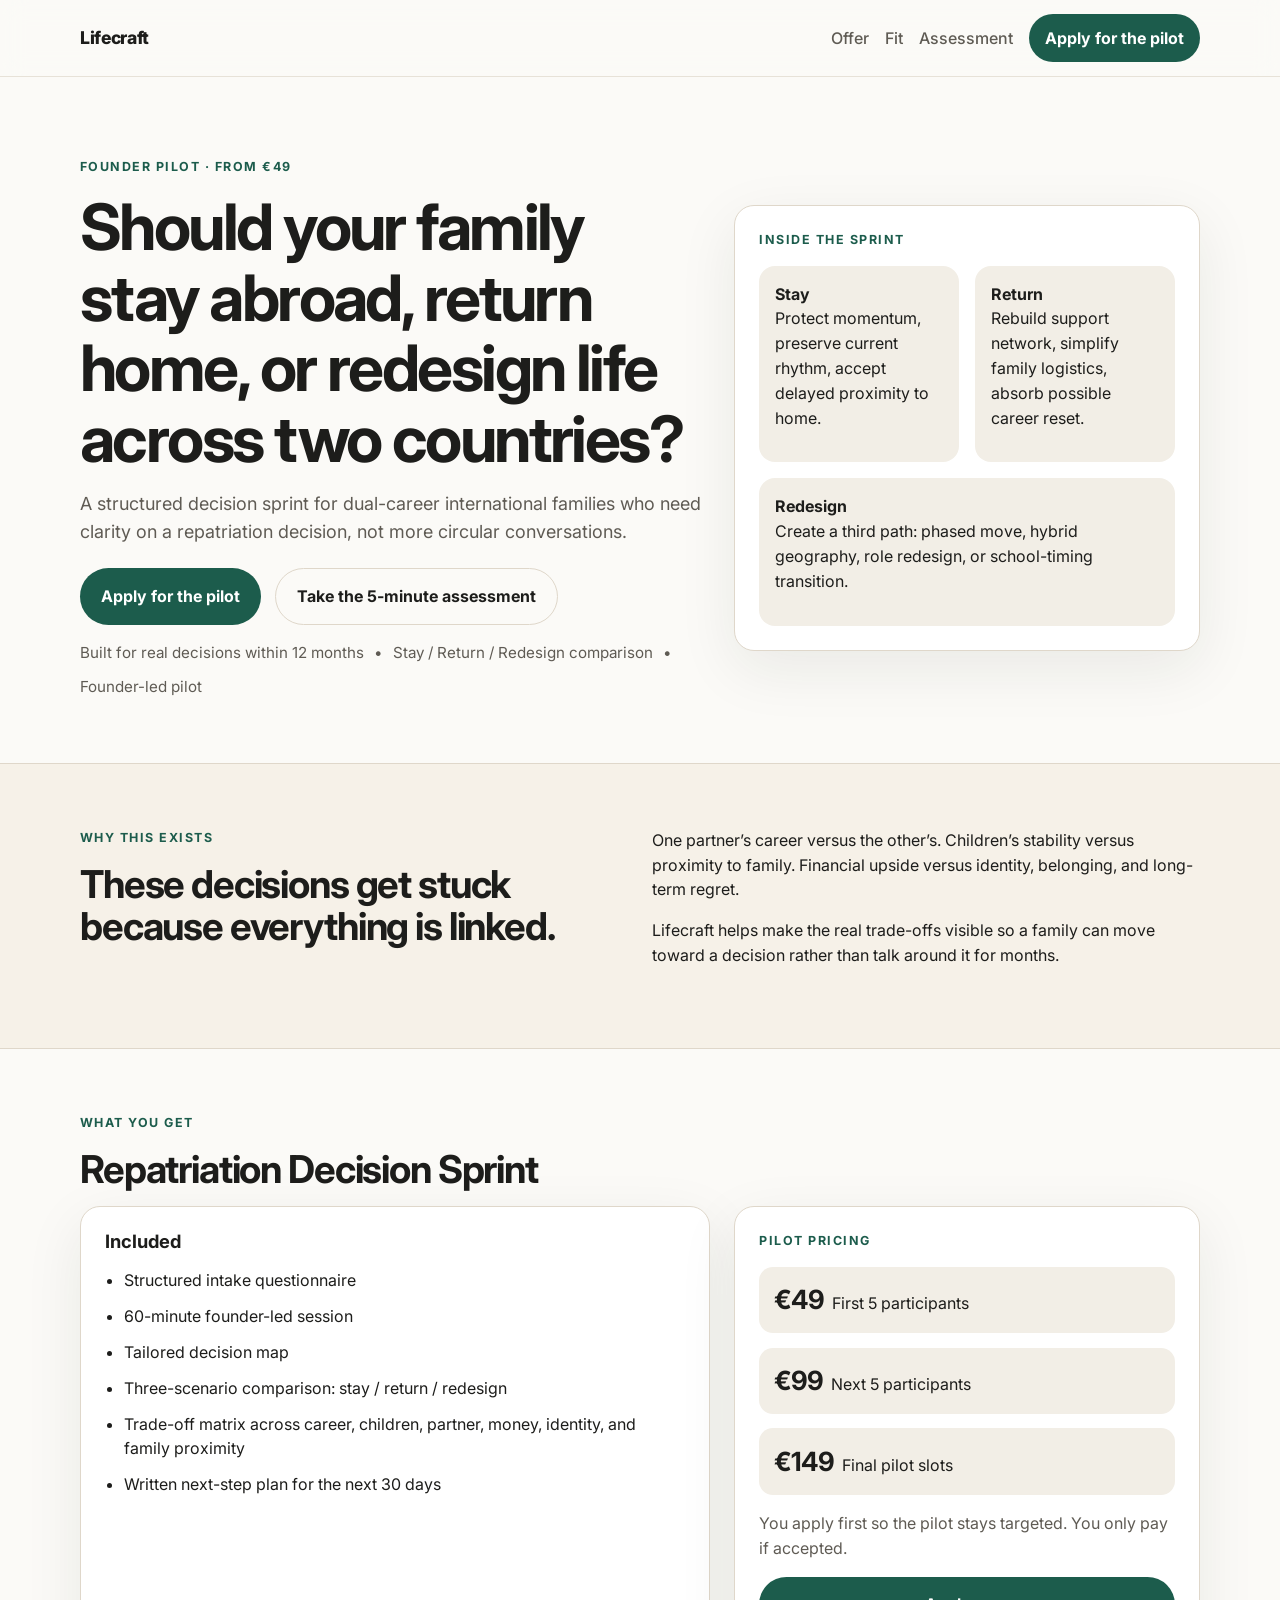
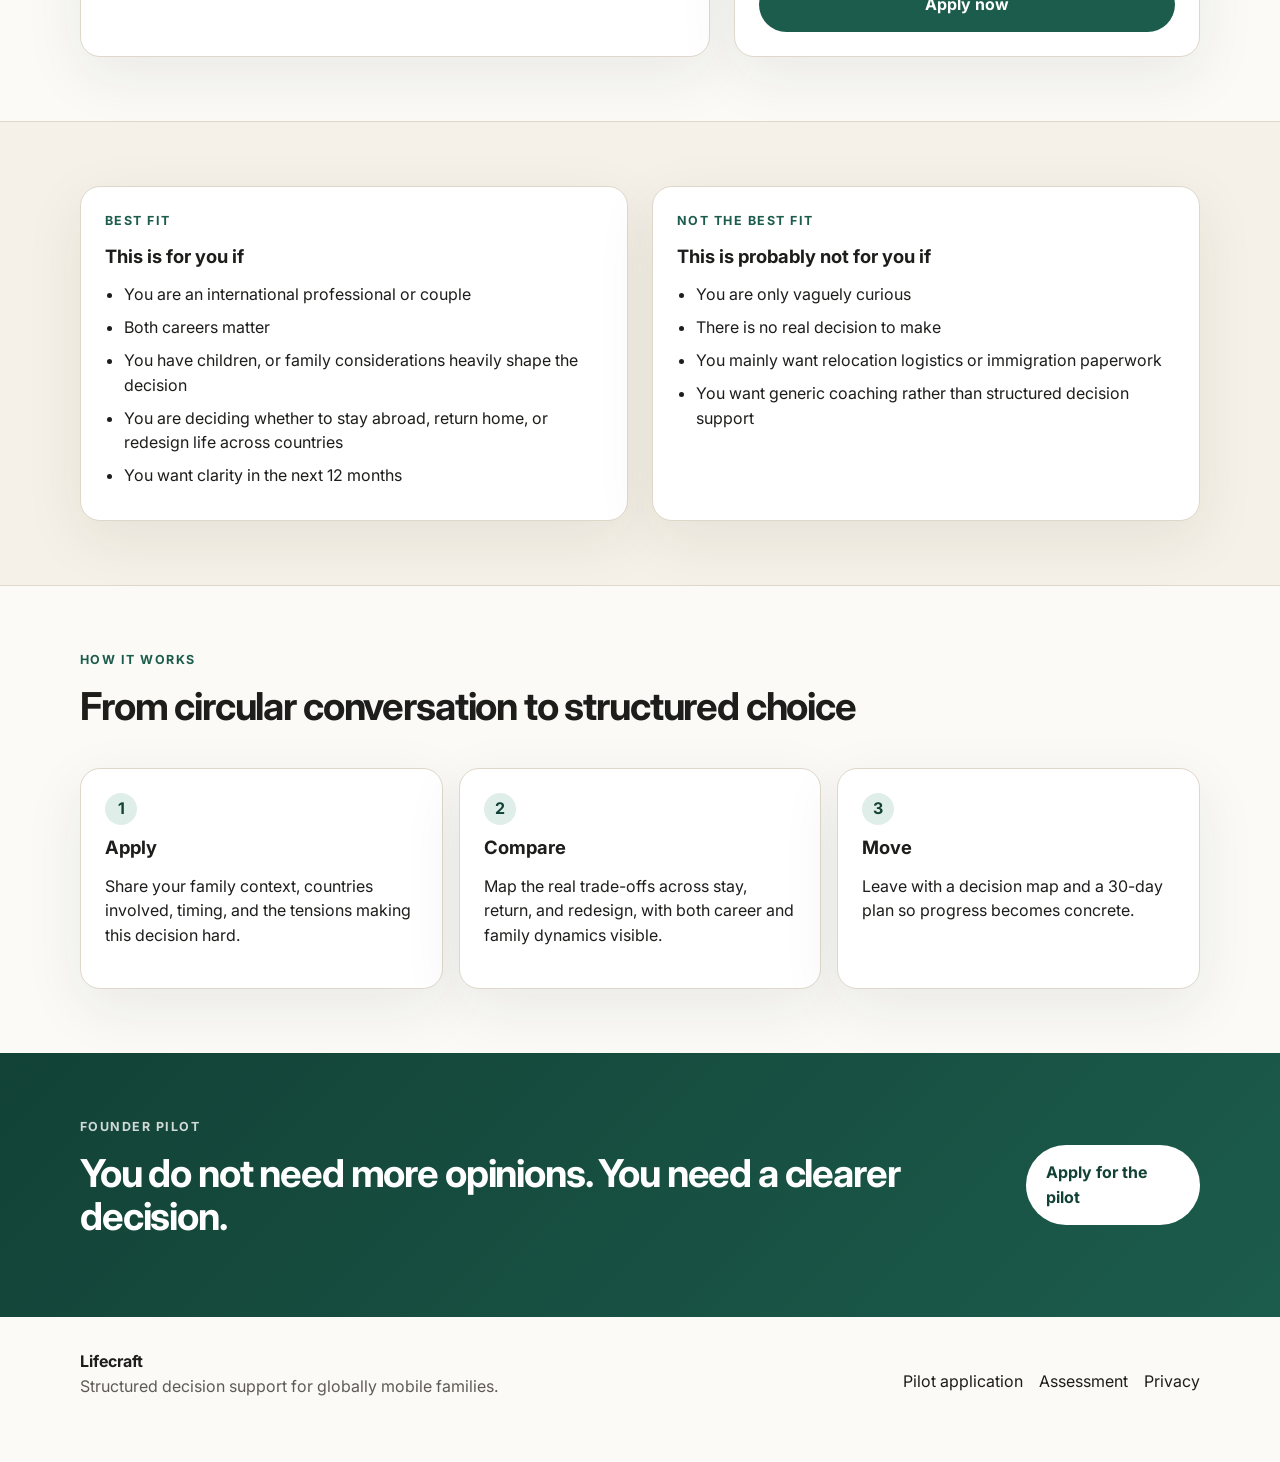
==== index.html @ a2c9adcd "Add files via upload" ====
<!DOCTYPE html>
<html lang="en">
<head>
  <meta charset="UTF-8" />
  <meta name="viewport" content="width=device-width, initial-scale=1.0" />
  <title>Lifecraft | Repatriation Decision Sprint</title>
  <meta name="description" content="A structured decision sprint for dual-career international families deciding whether to stay abroad, return home, or redesign life across countries." />
  <link rel="preconnect" href="https://fonts.googleapis.com">
  <link rel="preconnect" href="https://fonts.gstatic.com" crossorigin>
  <link href="https://fonts.googleapis.com/css2?family=Inter:wght@400;500;600;700;800&display=swap" rel="stylesheet">
  <link rel="stylesheet" href="styles.css" />
</head>
<body>
  <header class="site-header">
    <div class="container nav">
      <a class="brand" href="index.html">Lifecraft</a>
      <nav class="nav-links" aria-label="Primary">
        <a class="nav-link" href="#offer">Offer</a>
        <a class="nav-link" href="#fit">Fit</a>
        <a class="nav-link" href="assessment.html">Assessment</a>
        <a class="btn btn-small" href="apply.html">Apply for the pilot</a>
      </nav>
    </div>
  </header>

  <main>
    <section class="hero">
      <div class="container hero-grid">
        <div>
          <p class="eyebrow">Founder pilot · from €49</p>
          <h1>Should your family stay abroad, return home, or redesign life across two countries?</h1>
          <p class="hero-copy">A structured decision sprint for dual-career international families who need clarity on a repatriation decision, not more circular conversations.</p>
          <div class="cta-row">
            <a class="btn" href="apply.html">Apply for the pilot</a>
            <a class="btn btn-secondary" href="assessment.html">Take the 5-minute assessment</a>
          </div>
          <div class="micro-proof">
            <span>Built for real decisions within 12 months</span>
            <span>•</span>
            <span>Stay / Return / Redesign comparison</span>
            <span>•</span>
            <span>Founder-led pilot</span>
          </div>
        </div>
        <aside class="card hero-card">
          <p class="mini-label">Inside the sprint</p>
          <div class="decision-grid">
            <div class="decision-box">
              <strong>Stay</strong>
              <p>Protect momentum, preserve current rhythm, accept delayed proximity to home.</p>
            </div>
            <div class="decision-box">
              <strong>Return</strong>
              <p>Rebuild support network, simplify family logistics, absorb possible career reset.</p>
            </div>
            <div class="decision-box decision-box-wide">
              <strong>Redesign</strong>
              <p>Create a third path: phased move, hybrid geography, role redesign, or school-timing transition.</p>
            </div>
          </div>
        </aside>
      </div>
    </section>

    <section class="section muted">
      <div class="container two-col">
        <div>
          <p class="section-label">Why this exists</p>
          <h2>These decisions get stuck because everything is linked.</h2>
        </div>
        <div>
          <p>One partner’s career versus the other’s. Children’s stability versus proximity to family. Financial upside versus identity, belonging, and long-term regret.</p>
          <p>Lifecraft helps make the real trade-offs visible so a family can move toward a decision rather than talk around it for months.</p>
        </div>
      </div>
    </section>

    <section class="section" id="offer">
      <div class="container">
        <p class="section-label">What you get</p>
        <h2>Repatriation Decision Sprint</h2>
        <div class="offer-grid">
          <div class="card offer-card">
            <h3>Included</h3>
            <ul class="feature-list">
              <li>Structured intake questionnaire</li>
              <li>60-minute founder-led session</li>
              <li>Tailored decision map</li>
              <li>Three-scenario comparison: stay / return / redesign</li>
              <li>Trade-off matrix across career, children, partner, money, identity, and family proximity</li>
              <li>Written next-step plan for the next 30 days</li>
            </ul>
          </div>
          <div class="card price-card">
            <p class="price-eyebrow">Pilot pricing</p>
            <div class="price-stack">
              <div><strong>€49</strong><span> First 5 participants</span></div>
              <div><strong>€99</strong><span> Next 5 participants</span></div>
              <div><strong>€149</strong><span> Final pilot slots</span></div>
            </div>
            <p class="small">You apply first so the pilot stays targeted. You only pay if accepted.</p>
            <a class="btn full-width" href="apply.html">Apply now</a>
          </div>
        </div>
      </div>
    </section>

    <section class="section muted" id="fit">
      <div class="container fit-grid">
        <div class="card fit-card">
          <p class="section-label">Best fit</p>
          <h3>This is for you if</h3>
          <ul class="feature-list compact">
            <li>You are an international professional or couple</li>
            <li>Both careers matter</li>
            <li>You have children, or family considerations heavily shape the decision</li>
            <li>You are deciding whether to stay abroad, return home, or redesign life across countries</li>
            <li>You want clarity in the next 12 months</li>
          </ul>
        </div>
        <div class="card fit-card">
          <p class="section-label">Not the best fit</p>
          <h3>This is probably not for you if</h3>
          <ul class="feature-list compact">
            <li>You are only vaguely curious</li>
            <li>There is no real decision to make</li>
            <li>You mainly want relocation logistics or immigration paperwork</li>
            <li>You want generic coaching rather than structured decision support</li>
          </ul>
        </div>
      </div>
    </section>

    <section class="section">
      <div class="container process-grid">
        <div>
          <p class="section-label">How it works</p>
          <h2>From circular conversation to structured choice</h2>
        </div>
        <div class="process-cards">
          <article class="card process-card">
            <span class="step">1</span>
            <h3>Apply</h3>
            <p>Share your family context, countries involved, timing, and the tensions making this decision hard.</p>
          </article>
          <article class="card process-card">
            <span class="step">2</span>
            <h3>Compare</h3>
            <p>Map the real trade-offs across stay, return, and redesign, with both career and family dynamics visible.</p>
          </article>
          <article class="card process-card">
            <span class="step">3</span>
            <h3>Move</h3>
            <p>Leave with a decision map and a 30-day plan so progress becomes concrete.</p>
          </article>
        </div>
      </div>
    </section>

    <section class="section cta-band">
      <div class="container cta-band-inner">
        <div>
          <p class="section-label light">Founder pilot</p>
          <h2>You do not need more opinions. You need a clearer decision.</h2>
        </div>
        <a class="btn btn-light" href="apply.html">Apply for the pilot</a>
      </div>
    </section>
  </main>

  <footer class="site-footer">
    <div class="container footer-grid">
      <div>
        <strong>Lifecraft</strong>
        <p class="footer-copy">Structured decision support for globally mobile families.</p>
      </div>
      <div class="footer-links">
        <a href="apply.html">Pilot application</a>
        <a href="assessment.html">Assessment</a>
        <a href="privacy.html">Privacy</a>
      </div>
    </div>
  </footer>
</body>
</html>
---- styles.css ----
:root {
  --bg: #fbfaf7;
  --surface: #ffffff;
  --surface-alt: #f2eee6;
  --text: #1d1d1b;
  --muted: #5f5b54;
  --line: #dfd7ca;
  --brand: #1c5c4c;
  --brand-dark: #124236;
  --brand-soft: #e0eee9;
  --shadow: 0 18px 60px rgba(27, 38, 30, 0.08);
  --radius: 20px;
}

* { box-sizing: border-box; }
html { scroll-behavior: smooth; }
body {
  margin: 0;
  font-family: Inter, system-ui, sans-serif;
  background: var(--bg);
  color: var(--text);
  line-height: 1.55;
}

a { color: inherit; text-decoration: none; }
p { margin: 0 0 1rem; }
h1, h2, h3 { line-height: 1.1; margin: 0 0 1rem; }
h1 { font-size: clamp(2.4rem, 5vw, 4.4rem); letter-spacing: -0.04em; }
h2 { font-size: clamp(1.8rem, 3vw, 2.8rem); letter-spacing: -0.03em; }
h3 { font-size: 1.15rem; }
ul, ol { margin: 0; padding-left: 1.2rem; }

.container {
  width: min(1120px, calc(100% - 2rem));
  margin: 0 auto;
}

.site-header {
  position: sticky;
  top: 0;
  z-index: 20;
  backdrop-filter: blur(12px);
  background: rgba(251, 250, 247, 0.82);
  border-bottom: 1px solid rgba(223, 215, 202, 0.7);
}

.slim-header { position: static; }

.nav {
  min-height: 76px;
  display: flex;
  justify-content: space-between;
  align-items: center;
  gap: 1rem;
}

.nav-links {
  display: flex;
  align-items: center;
  gap: 1rem;
  flex-wrap: wrap;
}

.brand {
  font-weight: 800;
  font-size: 1.1rem;
  letter-spacing: -0.02em;
}

.nav-link {
  color: var(--muted);
  font-weight: 500;
}

.hero {
  padding: 5rem 0 4rem;
}

.hero-grid,
.two-col,
.offer-grid,
.fit-grid,
.form-layout,
.footer-grid,
.result-grid {
  display: grid;
  gap: 1.5rem;
}

.hero-grid { grid-template-columns: 1.15fr 0.85fr; align-items: center; }
.two-col { grid-template-columns: 1fr 1fr; }
.offer-grid { grid-template-columns: 1.15fr 0.85fr; }
.fit-grid { grid-template-columns: 1fr 1fr; }
.form-layout { grid-template-columns: 0.85fr 1.15fr; align-items: start; }
.footer-grid { grid-template-columns: 1fr auto; align-items: center; }
.result-grid { grid-template-columns: 1fr 1fr; }
.result-grid.single { grid-template-columns: 1fr; }

.eyebrow,
.section-label,
.price-eyebrow,
.mini-label {
  text-transform: uppercase;
  letter-spacing: 0.12em;
  font-size: 0.78rem;
  font-weight: 700;
  color: var(--brand);
}

.hero-copy,
.lead {
  font-size: 1.125rem;
  color: var(--muted);
  max-width: 720px;
}

.cta-row,
.actions {
  display: flex;
  gap: 0.9rem;
  flex-wrap: wrap;
  margin: 1.4rem 0 1rem;
}

.micro-proof {
  display: flex;
  flex-wrap: wrap;
  gap: 0.65rem;
  color: var(--muted);
  font-size: 0.95rem;
}

.card {
  background: var(--surface);
  border: 1px solid var(--line);
  border-radius: var(--radius);
  box-shadow: var(--shadow);
}

.hero-card,
.offer-card,
.price-card,
.fit-card,
.process-card,
.sidebar-note,
.form-card,
.result-card,
.legal-card,
.assessment-card,
.result-box {
  padding: 1.5rem;
}

.decision-grid {
  display: grid;
  gap: 1rem;
  grid-template-columns: 1fr 1fr;
}

.decision-box {
  background: var(--surface-alt);
  border-radius: 16px;
  padding: 1rem;
}

.decision-box-wide { grid-column: 1 / -1; }

.section {
  padding: 4rem 0;
}

.muted {
  background: #f6f1e8;
  border-top: 1px solid var(--line);
  border-bottom: 1px solid var(--line);
}

.feature-list li,
.number-list li {
  margin-bottom: 0.7rem;
}

.compact li { margin-bottom: 0.5rem; }

.price-stack {
  display: grid;
  gap: 0.9rem;
  margin: 1rem 0;
}

.price-stack div {
  display: flex;
  align-items: baseline;
  gap: 0.5rem;
  padding: 0.8rem 0.9rem;
  border-radius: 14px;
  background: var(--surface-alt);
}

.price-stack strong {
  font-size: 1.65rem;
  letter-spacing: -0.03em;
}

.process-grid {
  display: grid;
  gap: 1.5rem;
}

.process-cards {
  display: grid;
  gap: 1rem;
  grid-template-columns: repeat(3, 1fr);
}

.step {
  width: 2rem;
  height: 2rem;
  display: inline-grid;
  place-items: center;
  border-radius: 999px;
  background: var(--brand-soft);
  color: var(--brand-dark);
  font-weight: 700;
  margin-bottom: 0.8rem;
}

.cta-band {
  background: linear-gradient(135deg, var(--brand-dark), var(--brand));
  color: #fff;
}

.cta-band-inner {
  display: flex;
  align-items: center;
  justify-content: space-between;
  gap: 1rem;
}

.light { color: rgba(255, 255, 255, 0.8); }

.footer-row,
.footer-links {
  display: flex;
  gap: 1rem;
  flex-wrap: wrap;
}

.site-footer {
  padding: 2rem 0 3rem;
}

.footer-copy,
.small,
.help-text {
  color: var(--muted);
}

.btn {
  appearance: none;
  border: 0;
  border-radius: 999px;
  background: var(--brand);
  color: #fff;
  padding: 0.95rem 1.3rem;
  font-weight: 700;
  cursor: pointer;
  transition: transform 0.18s ease, background 0.18s ease;
  display: inline-flex;
  justify-content: center;
  align-items: center;
}

.btn:hover { transform: translateY(-1px); background: var(--brand-dark); }
.btn-secondary {
  background: transparent;
  color: var(--text);
  border: 1px solid var(--line);
}
.btn-secondary:hover { background: #f2eee6; }
.btn-light { background: #fff; color: var(--brand-dark); }
.btn-small { padding: 0.7rem 1rem; }
.full-width { width: 100%; }

label,
legend {
  display: block;
  margin-bottom: 0.45rem;
  font-weight: 600;
}

input,
select,
textarea {
  width: 100%;
  font: inherit;
  padding: 0.9rem 1rem;
  border-radius: 14px;
  border: 1px solid var(--line);
  background: #fff;
  color: var(--text);
}

textarea { resize: vertical; }
fieldset {
  margin: 0;
  padding: 0;
  border: 0;
}

.form-card form,
.question-block {
  display: grid;
  gap: 1rem;
}

.form-grid {
  display: grid;
  grid-template-columns: 1fr 1fr;
  gap: 1rem;
}

.checkbox-grid {
  display: grid;
  grid-template-columns: 1fr 1fr;
  gap: 0.8rem;
}

.checkbox-grid label {
  display: flex;
  align-items: flex-start;
  gap: 0.6rem;
  font-weight: 500;
  padding: 0.9rem 1rem;
  border-radius: 14px;
  border: 1px solid var(--line);
  background: #fff;
}

.checkbox-grid input {
  width: auto;
  margin-top: 0.1rem;
}

.range-value {
  color: var(--muted);
  font-size: 0.95rem;
}

.hidden-field {
  position: absolute;
  left: -9999px;
}

.result-shell {
  min-height: 100vh;
  display: grid;
  place-items: center;
  padding: 2rem 0;
}

.result-card {
  width: min(860px, calc(100% - 2rem));
}

.tag {
  display: inline-flex;
  background: var(--surface-alt);
  border-radius: 999px;
  padding: 0.45rem 0.8rem;
  margin: 0 0.45rem 0.45rem 0;
  color: var(--muted);
  font-size: 0.92rem;
}

.narrow-shell {
  width: min(760px, 100%);
}

@media (max-width: 900px) {
  .hero-grid,
  .two-col,
  .offer-grid,
  .fit-grid,
  .form-layout,
  .footer-grid,
  .result-grid,
  .process-cards,
  .form-grid,
  .checkbox-grid {
    grid-template-columns: 1fr;
  }

  .cta-band-inner,
  .footer-grid {
    align-items: flex-start;
  }

  .nav {
    padding: 0.8rem 0;
    align-items: flex-start;
  }
}
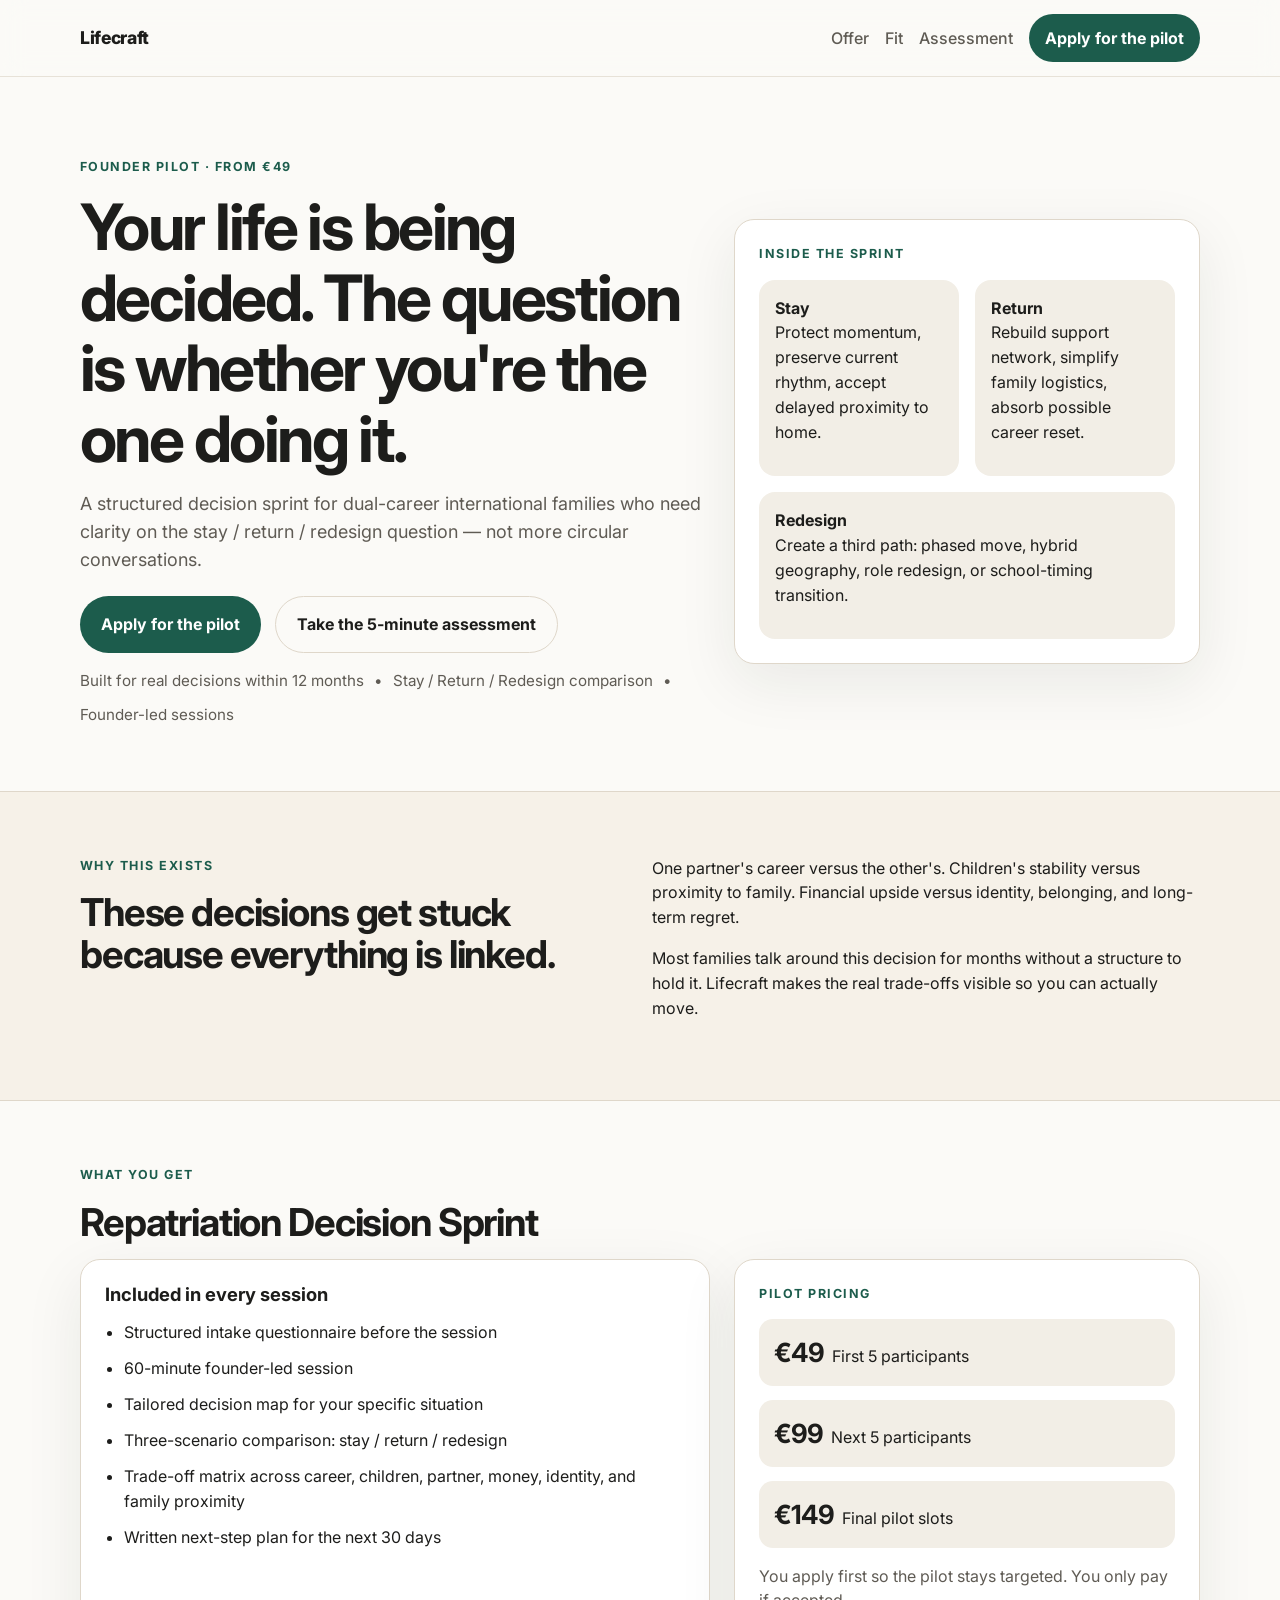
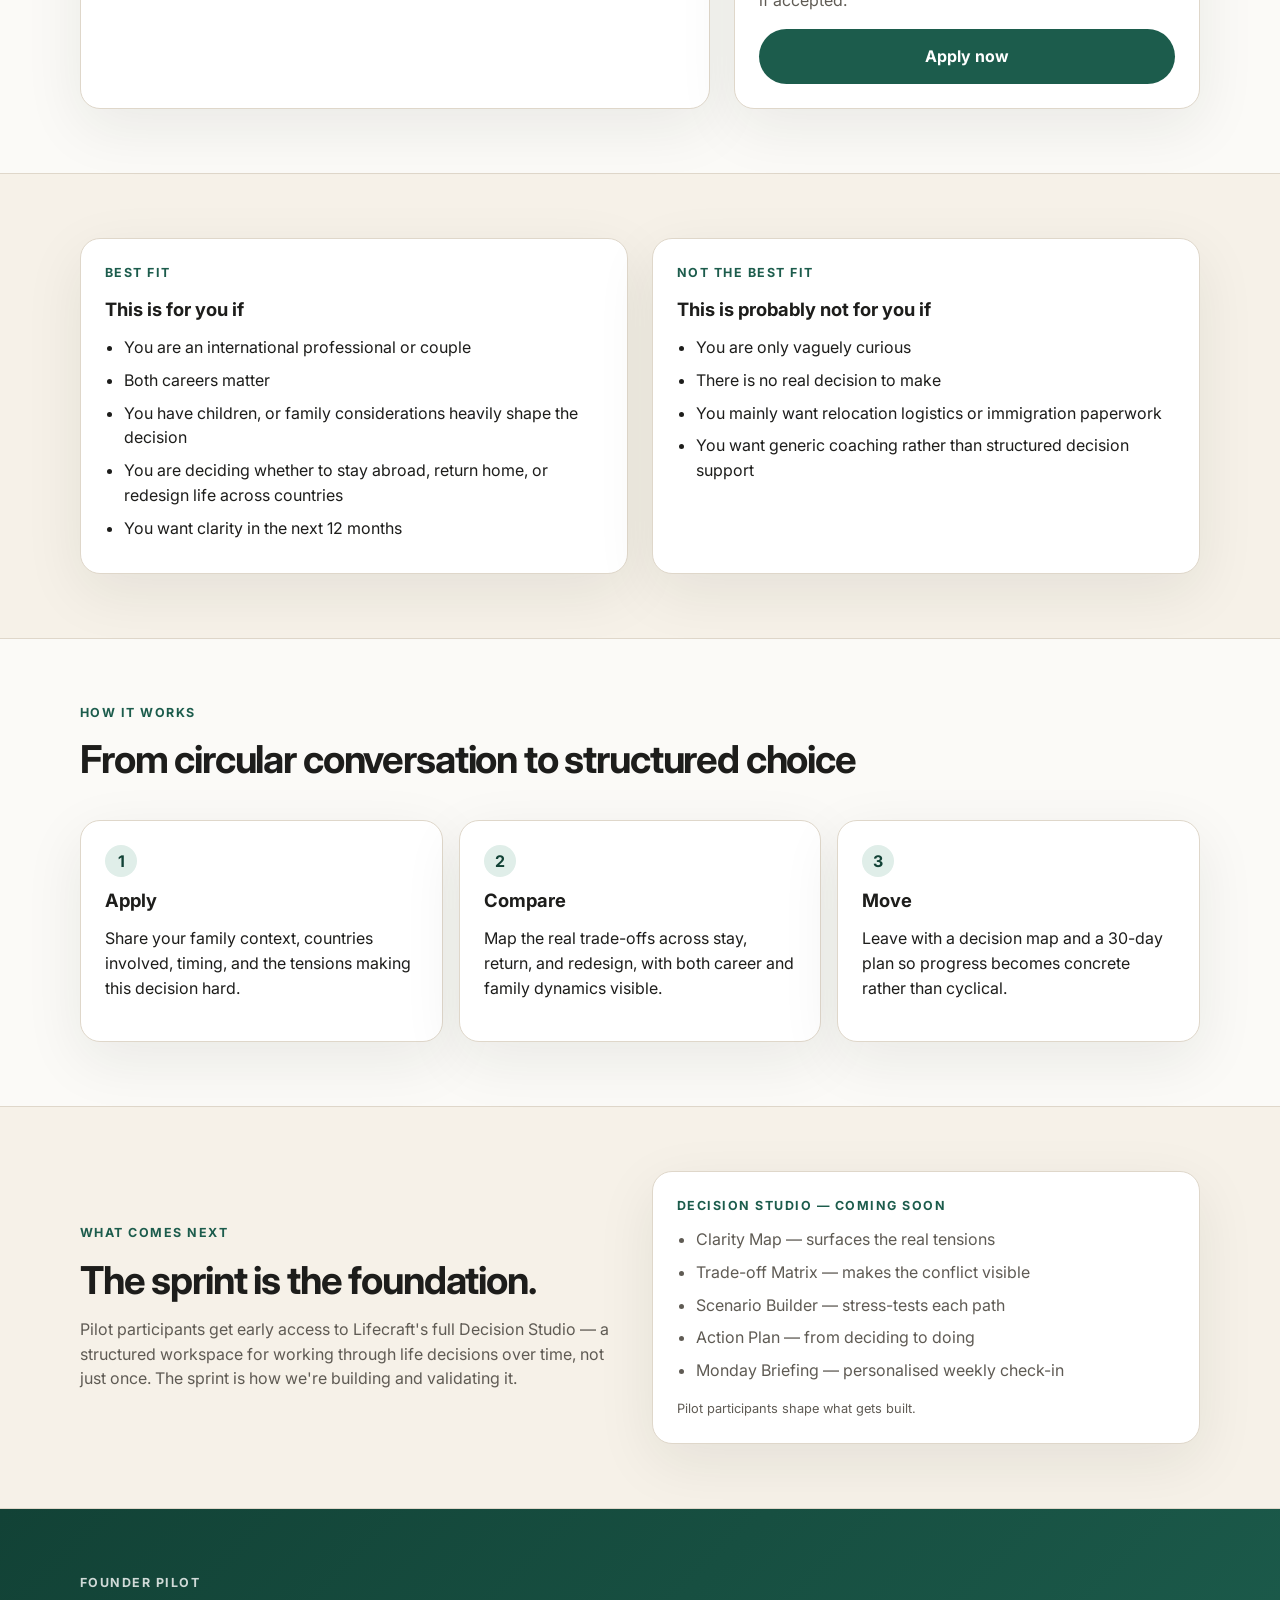
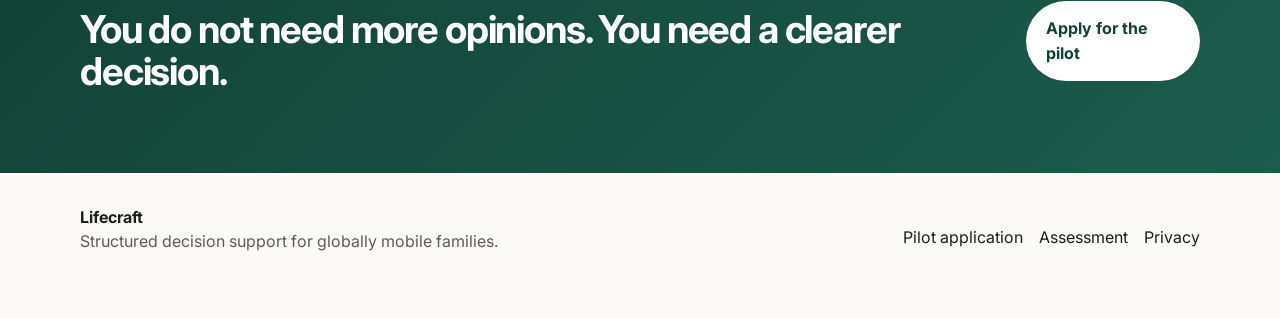
==== commit 71b22a16: "Add files via upload" ====
--- a/index.html
+++ b/index.html
@@ -24,12 +24,13 @@
   </header>
 
   <main>
+    <!-- HERO -->
     <section class="hero">
       <div class="container hero-grid">
         <div>
           <p class="eyebrow">Founder pilot · from €49</p>
-          <h1>Should your family stay abroad, return home, or redesign life across two countries?</h1>
-          <p class="hero-copy">A structured decision sprint for dual-career international families who need clarity on a repatriation decision, not more circular conversations.</p>
+          <h1>Your life is being decided. The question is whether you're the one doing it.</h1>
+          <p class="hero-copy">A structured decision sprint for dual-career international families who need clarity on the stay / return / redesign question — not more circular conversations.</p>
           <div class="cta-row">
             <a class="btn" href="apply.html">Apply for the pilot</a>
             <a class="btn btn-secondary" href="assessment.html">Take the 5-minute assessment</a>
@@ -39,7 +40,7 @@
             <span>•</span>
             <span>Stay / Return / Redesign comparison</span>
             <span>•</span>
-            <span>Founder-led pilot</span>
+            <span>Founder-led sessions</span>
           </div>
         </div>
         <aside class="card hero-card">
@@ -62,6 +63,7 @@
       </div>
     </section>
 
+    <!-- WHY -->
     <section class="section muted">
       <div class="container two-col">
         <div>
@@ -69,23 +71,24 @@
           <h2>These decisions get stuck because everything is linked.</h2>
         </div>
         <div>
-          <p>One partner’s career versus the other’s. Children’s stability versus proximity to family. Financial upside versus identity, belonging, and long-term regret.</p>
-          <p>Lifecraft helps make the real trade-offs visible so a family can move toward a decision rather than talk around it for months.</p>
-        </div>
-      </div>
-    </section>
-
+          <p>One partner's career versus the other's. Children's stability versus proximity to family. Financial upside versus identity, belonging, and long-term regret.</p>
+          <p>Most families talk around this decision for months without a structure to hold it. Lifecraft makes the real trade-offs visible so you can actually move.</p>
+        </div>
+      </div>
+    </section>
+
+    <!-- OFFER -->
     <section class="section" id="offer">
       <div class="container">
         <p class="section-label">What you get</p>
         <h2>Repatriation Decision Sprint</h2>
         <div class="offer-grid">
           <div class="card offer-card">
-            <h3>Included</h3>
+            <h3>Included in every session</h3>
             <ul class="feature-list">
-              <li>Structured intake questionnaire</li>
+              <li>Structured intake questionnaire before the session</li>
               <li>60-minute founder-led session</li>
-              <li>Tailored decision map</li>
+              <li>Tailored decision map for your specific situation</li>
               <li>Three-scenario comparison: stay / return / redesign</li>
               <li>Trade-off matrix across career, children, partner, money, identity, and family proximity</li>
               <li>Written next-step plan for the next 30 days</li>
@@ -94,9 +97,9 @@
           <div class="card price-card">
             <p class="price-eyebrow">Pilot pricing</p>
             <div class="price-stack">
-              <div><strong>€49</strong><span> First 5 participants</span></div>
-              <div><strong>€99</strong><span> Next 5 participants</span></div>
-              <div><strong>€149</strong><span> Final pilot slots</span></div>
+              <div><strong>€49</strong><span>First 5 participants</span></div>
+              <div><strong>€99</strong><span>Next 5 participants</span></div>
+              <div><strong>€149</strong><span>Final pilot slots</span></div>
             </div>
             <p class="small">You apply first so the pilot stays targeted. You only pay if accepted.</p>
             <a class="btn full-width" href="apply.html">Apply now</a>
@@ -105,6 +108,7 @@
       </div>
     </section>
 
+    <!-- FIT -->
     <section class="section muted" id="fit">
       <div class="container fit-grid">
         <div class="card fit-card">
@@ -131,6 +135,7 @@
       </div>
     </section>
 
+    <!-- PROCESS -->
     <section class="section">
       <div class="container process-grid">
         <div>
@@ -151,12 +156,35 @@
           <article class="card process-card">
             <span class="step">3</span>
             <h3>Move</h3>
-            <p>Leave with a decision map and a 30-day plan so progress becomes concrete.</p>
+            <p>Leave with a decision map and a 30-day plan so progress becomes concrete rather than cyclical.</p>
           </article>
         </div>
       </div>
     </section>
 
+    <!-- PRODUCT BRIDGE -->
+    <section class="section muted">
+      <div class="container two-col" style="align-items:center">
+        <div>
+          <p class="section-label">What comes next</p>
+          <h2>The sprint is the foundation.</h2>
+          <p style="color:var(--muted);margin-bottom:0">Pilot participants get early access to Lifecraft's full Decision Studio — a structured workspace for working through life decisions over time, not just once. The sprint is how we're building and validating it.</p>
+        </div>
+        <div class="card" style="padding:1.5rem">
+          <p class="mini-label" style="margin-bottom:.75rem">Decision Studio — coming soon</p>
+          <ul class="feature-list compact" style="color:var(--muted)">
+            <li>Clarity Map — surfaces the real tensions</li>
+            <li>Trade-off Matrix — makes the conflict visible</li>
+            <li>Scenario Builder — stress-tests each path</li>
+            <li>Action Plan — from deciding to doing</li>
+            <li>Monday Briefing — personalised weekly check-in</li>
+          </ul>
+          <p style="font-size:.8rem;color:var(--muted);margin:1rem 0 0">Pilot participants shape what gets built.</p>
+        </div>
+      </div>
+    </section>
+
+    <!-- FINAL CTA -->
     <section class="section cta-band">
       <div class="container cta-band-inner">
         <div>
